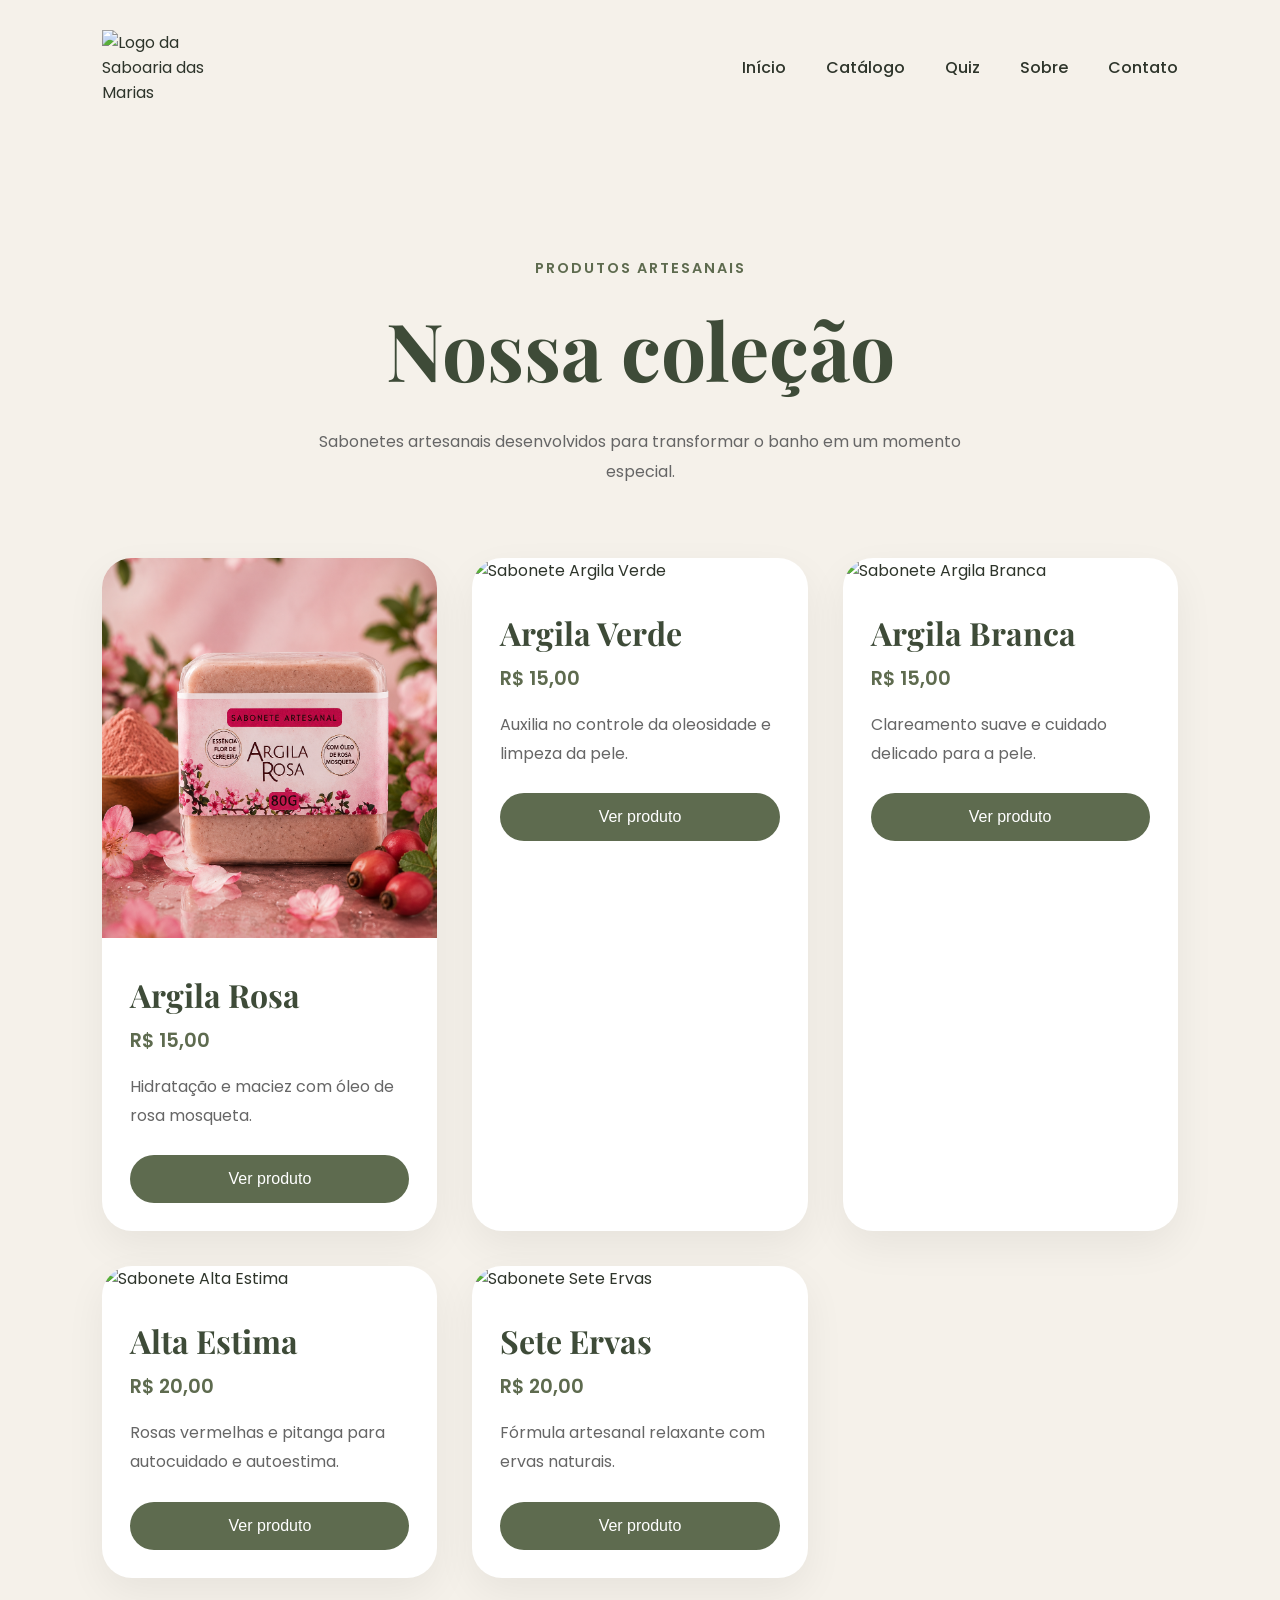
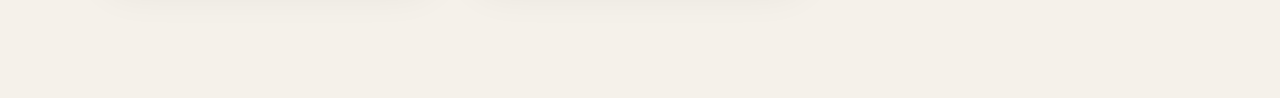
==== catalogo.html @ 10711ba2 "inicio do projeto" ====
<!DOCTYPE html>
<html lang="pt-BR">

<head>

    <meta charset="UTF-8">

    <meta name="viewport"
          content="width=device-width, initial-scale=1.0">

    <title>Catálogo | Saboaria das Marias</title>

    <!-- FONTES -->
    <link rel="preconnect"
          href="https://fonts.googleapis.com">

    <link rel="preconnect"
          href="https://fonts.gstatic.com"
          crossorigin>

    <link href="https://fonts.googleapis.com/css2?family=Playfair+Display:wght@400;600;700&family=Poppins:wght@300;400;500;600&display=swap"
          rel="stylesheet">

    <!-- CSS -->
    <link rel="stylesheet"
          href="css/style.css">

    <link rel="stylesheet"
          href="css/catalogo.css">

    <link rel="stylesheet"
          href="css/animacoes.css">

    <link rel="stylesheet"
          href="css/responsivo.css">

</head>

<body>

    <!-- HEADER -->
    <header class="header">

        <img src="imagens/logo/logo.png"
             alt="Logo da Saboaria das Marias"
             class="logo">

        <nav class="navbar">

            <ul class="nav-list">

                <li>
                    <a href="index.html">
                        Início
                    </a>
                </li>

                <li>
                    <a href="catalogo.html">
                        Catálogo
                    </a>
                </li>

                <li>
                    <a href="formulario.html">
                        Quiz
                    </a>
                </li>

                <li>
                    <a href="sobre.html">
                        Sobre
                    </a>
                </li>

                <li>
                    <a href="contato.html">
                        Contato
                    </a>
                </li>

            </ul>

        </nav>

    </header>

    <!-- HERO -->
    <section class="hero-catalogo">

        <span class="mini-texto">
            Produtos artesanais
        </span>

        <h1>
            Nossa coleção
        </h1>

        <p>
            Sabonetes artesanais desenvolvidos para
            transformar o banho em um momento especial.
        </p>

    </section>

    <!-- CATÁLOGO -->
    <main class="catalogo-container">

        <!-- ARGILA ROSA -->
        <article class="card-produto">

            <img src="imagens/produtos/rosto/argila-rosa.png"
                 alt="Sabonete Argila Rosa">

            <div class="info-produto">

                <h3>
                    Argila Rosa
                </h3>

                <span class="preco">
                    R$ 15,00
                </span>

                <p>
                    Hidratação e maciez com óleo
                    de rosa mosqueta.
                </p>

                <button class="btn-card">
                    Ver produto
                </button>

            </div>

        </article>

        <!-- ARGILA VERDE -->
        <article class="card-produto">

            <img src="imagens/produtos/rosto/argila-verde.png"
                 alt="Sabonete Argila Verde">

            <div class="info-produto">

                <h3>
                    Argila Verde
                </h3>

                <span class="preco">
                    R$ 15,00
                </span>

                <p>
                    Auxilia no controle da oleosidade
                    e limpeza da pele.
                </p>

                <button class="btn-card">
                    Ver produto
                </button>

            </div>

        </article>

        <!-- ARGILA BRANCA -->
        <article class="card-produto">

            <img src="imagens/produtos/rosto/argila-branca.png"
                 alt="Sabonete Argila Branca">

            <div class="info-produto">

                <h3>
                    Argila Branca
                </h3>

                <span class="preco">
                    R$ 15,00
                </span>

                <p>
                    Clareamento suave e cuidado
                    delicado para a pele.
                </p>

                <button class="btn-card">
                    Ver produto
                </button>

            </div>

        </article>

        <!-- ALTA ESTIMA -->
        <article class="card-produto">

            <img src="imagens/produtos/femininos/alta-estima.png"
                 alt="Sabonete Alta Estima">

            <div class="info-produto">

                <h3>
                    Alta Estima
                </h3>

                <span class="preco">
                    R$ 20,00
                </span>

                <p>
                    Rosas vermelhas e pitanga
                    para autocuidado e autoestima.
                </p>

                <button class="btn-card">
                    Ver produto
                </button>

            </div>

        </article>

        <!-- SETE ERVAS -->
        <article class="card-produto">

            <img src="imagens/produtos/terapeuticos/sete-ervas.png"
                 alt="Sabonete Sete Ervas">

            <div class="info-produto">

                <h3>
                    Sete Ervas
                </h3>

                <span class="preco">
                    R$ 20,00
                </span>

                <p>
                    Fórmula artesanal relaxante
                    com ervas naturais.
                </p>

                <button class="btn-card">
                    Ver produto
                </button>

            </div>

        </article>

    </main>

</body>

</html>
---- css/style.css ----
/* RESET */

*{

    margin:0;

    padding:0;

    box-sizing:border-box;
}

/* CORES */

:root{

    --fundo:#F5F1EA;

    --verde:#5D6B4D;

    --verde-escuro:#3E4A38;

    --texto:#2E352B;

    --texto-claro:#666666;

    --branco:#FFFFFF;
}

/* BODY */

body{

    background:var(--fundo);

    font-family:'Poppins', sans-serif;

    color:var(--texto);

    overflow-x:hidden;
}

/* HEADER */

.header{

    width:100%;

    padding:30px 8%;

    display:flex;

    justify-content:space-between;

    align-items:center;
}

/* LOGO */

.logo{

    width:120px;
}

/* MENU */

.nav-list{

    display:flex;

    gap:40px;

    list-style:none;
}

.nav-list a{

    text-decoration:none;

    color:var(--texto);

    font-weight:500;

    transition:0.3s;
}

.nav-list a:hover{

    color:var(--verde);
}

/* HERO */

.hero{

    min-height:90vh;

    padding:20px 8% 80px;

    display:grid;

    grid-template-columns:1fr 1fr;

    align-items:center;

    gap:80px;
}

/* TEXTO */

.hero-texto{

    display:flex;

    flex-direction:column;

    gap:30px;
}

/* MINI TEXTO */

.mini-texto{

    color:var(--verde);

    letter-spacing:3px;

    font-size:0.9rem;

    font-weight:600;
}

/* TITULO */

.hero-texto h1{

    font-size:6rem;

    line-height:1;

    font-family:'Playfair Display', serif;

    color:var(--verde-escuro);
}

/* DESCRIÇÃO */

.hero-texto p{

    max-width:520px;

    line-height:1.9;

    color:var(--texto-claro);

    font-size:1rem;
}

/* BOTÃO */

.btn-principal{

    width:fit-content;

    padding:18px 38px;

    border-radius:50px;

    background:var(--verde);

    color:white;

    text-decoration:none;

    transition:0.3s;
}

.btn-principal:hover{

    background:var(--verde-escuro);

    transform:translateY(-4px);
}

/* IMAGEM */

.hero-imagem img{

    width:100%;

    height:750px;

    object-fit:cover;

    border-radius:35px;
}

/* INFO */

.info-home{

    padding:0 8% 100px;

    display:grid;

    grid-template-columns:
    repeat(auto-fit,minmax(250px,1fr));

    gap:30px;
}

/* CARD */

.info-card{

    background:white;

    padding:40px;

    border-radius:30px;
}

.info-card h3{

    margin-bottom:15px;

    font-size:1.6rem;

    font-family:'Playfair Display', serif;

    color:var(--verde-escuro);
}

.info-card p{

    line-height:1.8;

    color:var(--texto-claro);
}

/* RESPONSIVO */

@media(max-width:950px){

    .hero{

        grid-template-columns:1fr;
    }

    .hero-texto h1{

        font-size:4rem;
    }
}

@media(max-width:600px){

    .header{

        flex-direction:column;

        gap:20px;
    }

    .nav-list{

        flex-wrap:wrap;

        justify-content:center;

        gap:20px;
    }

    .hero-texto h1{

        font-size:3rem;
    }

    .hero-imagem img{

        height:500px;
    }
}
---- css/catalogo.css ----
.hero-catalogo{

    padding:120px 8% 70px;

    text-align:center;
}

.mini-texto{

    color:#5E6B4F;

    font-weight:600;

    text-transform:uppercase;

    letter-spacing:2px;

    font-size:0.9rem;
}

.hero-catalogo h1{

    margin-top:15px;

    font-size:5rem;

    font-family:'Playfair Display', serif;

    color:#3E4B38;
}

.hero-catalogo p{

    max-width:700px;

    margin:25px auto 0;

    line-height:1.9;

    color:#666;
}

/* GRID */

.catalogo-container{

    padding:0 8% 120px;

    display:grid;

    grid-template-columns:
    repeat(auto-fit,minmax(320px,1fr));

    gap:35px;
}

/* CARD */

.card-produto{

    background:white;

    border-radius:30px;

    overflow:hidden;

    box-shadow:
    0 15px 40px rgba(0,0,0,0.06);

    transition:0.4s;
}

.card-produto:hover{

    transform:translateY(-10px);
}

/* IMAGEM */

.card-produto img{

    width:100%;

    height:380px;

    object-fit:cover;
}

/* INFO */

.info-produto{

    padding:28px;
}

.info-produto h3{

    font-size:2rem;

    font-family:'Playfair Display', serif;

    color:#3E4B38;

    margin-bottom:10px;
}

/* PREÇO */

.preco{

    display:block;

    margin-bottom:18px;

    font-size:1.2rem;

    font-weight:600;

    color:#5E6B4F;
}

/* TEXTO */

.info-produto p{

    line-height:1.8;

    color:#666;

    margin-bottom:25px;
}

/* BOTÃO */

.btn-card{

    width:100%;

    padding:15px;

    border:none;

    border-radius:40px;

    background:#5E6B4F;

    color:white;

    font-size:1rem;

    cursor:pointer;

    transition:0.3s;
}

.btn-card:hover{

    background:#3E4B38;
}
---- css/responsivo.css ----
@media(max-width:900px){

    .hero-catalogo h1{

        font-size:3.5rem;
    }
}

@media(max-width:600px){

    .header{

        flex-direction:column;

        gap:20px;
    }

    .nav-list{

        flex-wrap:wrap;

        justify-content:center;

        gap:15px;
    }

    .hero-catalogo h1{

        font-size:2.7rem;
    }
}
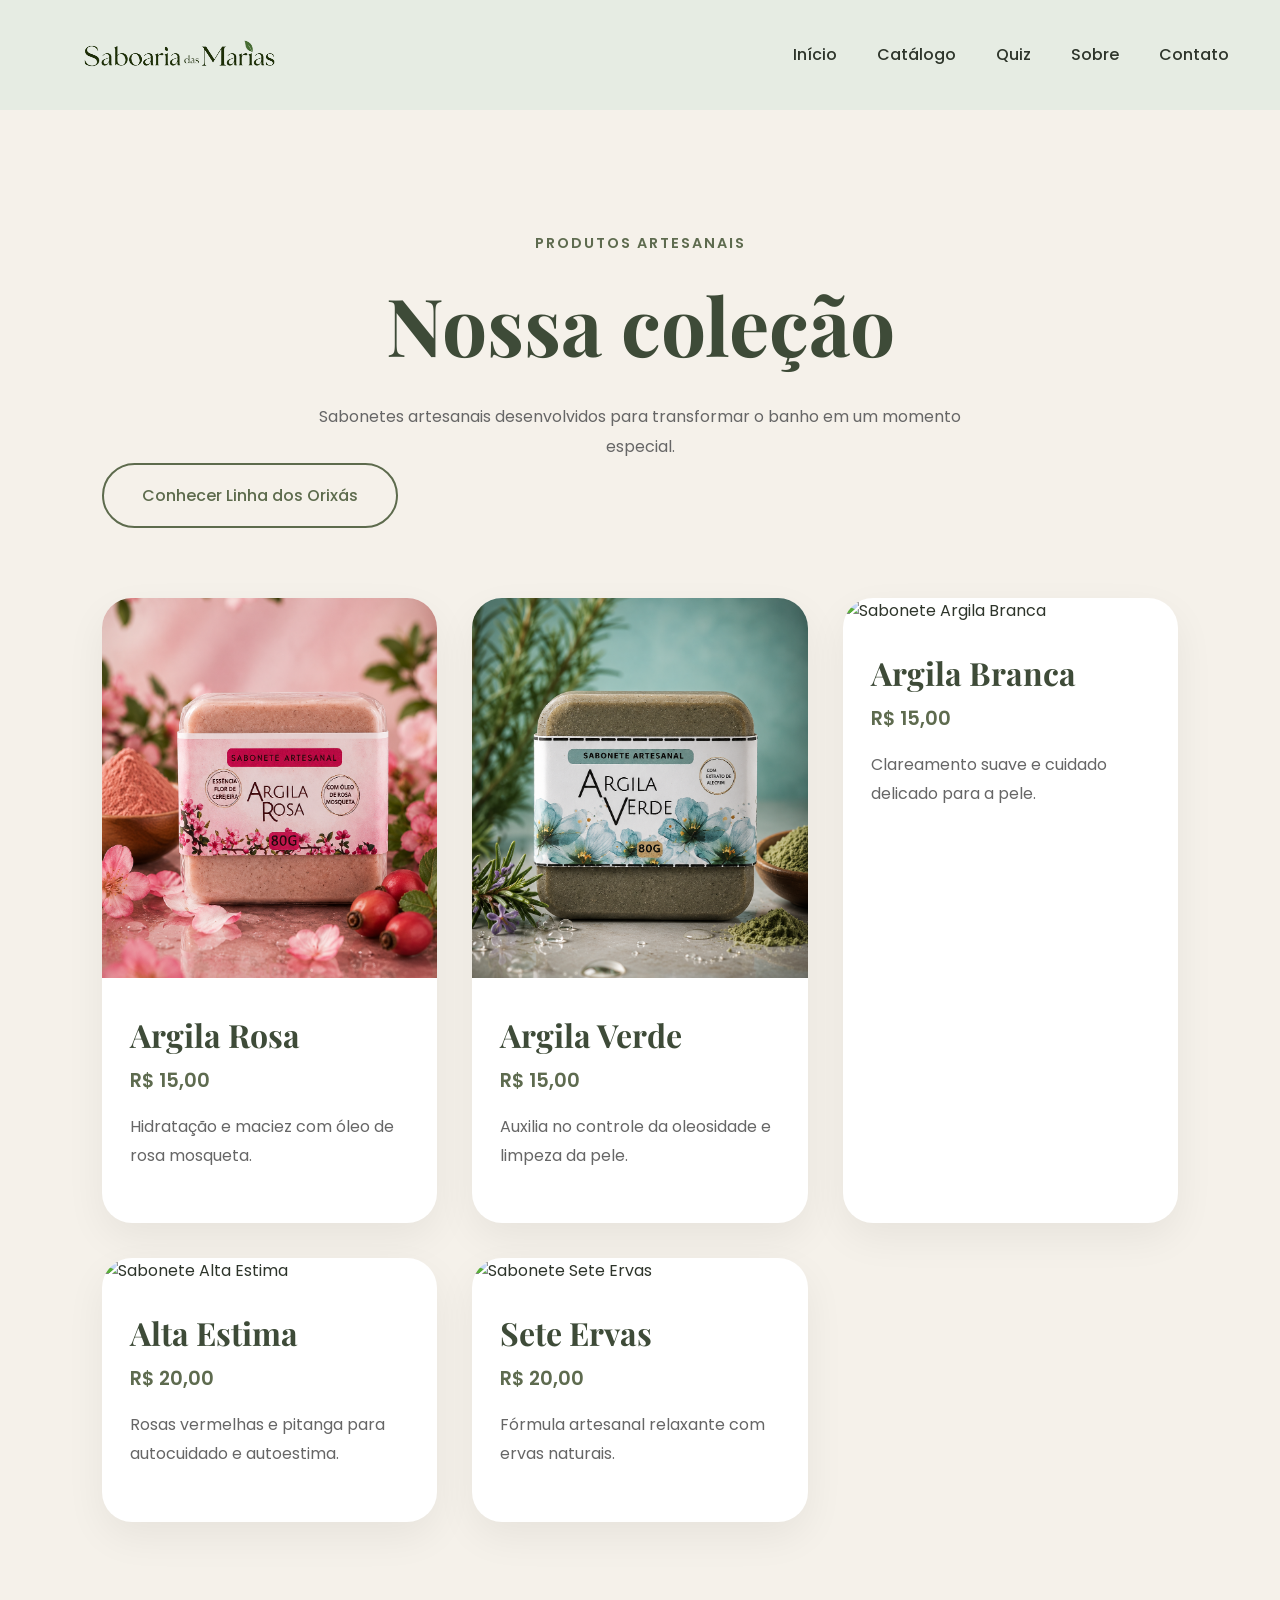
==== commit a4a39019: "Modifiquei o home é add umas imagens" ====
--- a/catalogo.html
+++ b/catalogo.html
@@ -1,258 +1,165 @@
-<!DOCTYPE html>
+<!doctype html>
 <html lang="pt-BR">
+  <head>
+    <meta charset="UTF-8" />
 
-<head>
-
-    <meta charset="UTF-8">
-
-    <meta name="viewport"
-          content="width=device-width, initial-scale=1.0">
+    <meta name="viewport" content="width=device-width, initial-scale=1.0" />
 
     <title>Catálogo | Saboaria das Marias</title>
 
     <!-- FONTES -->
-    <link rel="preconnect"
-          href="https://fonts.googleapis.com">
+    <link rel="preconnect" href="https://fonts.googleapis.com" />
 
-    <link rel="preconnect"
-          href="https://fonts.gstatic.com"
-          crossorigin>
+    <link rel="preconnect" href="https://fonts.gstatic.com" crossorigin />
 
-    <link href="https://fonts.googleapis.com/css2?family=Playfair+Display:wght@400;600;700&family=Poppins:wght@300;400;500;600&display=swap"
-          rel="stylesheet">
+    <link
+      href="https://fonts.googleapis.com/css2?family=Playfair+Display:wght@400;600;700&family=Poppins:wght@300;400;500;600&display=swap"
+      rel="stylesheet"
+    />
 
     <!-- CSS -->
-    <link rel="stylesheet"
-          href="css/style.css">
+    <link rel="stylesheet" href="css/style.css" />
 
-    <link rel="stylesheet"
-          href="css/catalogo.css">
+    <link rel="stylesheet" href="css/catalogo.css" />
 
-    <link rel="stylesheet"
-          href="css/animacoes.css">
+    <link rel="stylesheet" href="css/animacoes.css" />
 
-    <link rel="stylesheet"
-          href="css/responsivo.css">
+    <link rel="stylesheet" href="css/responsivo.css" />
+  </head>
 
-</head>
-
-<body>
-
+  <body>
     <!-- HEADER -->
     <header class="header">
+      <img
+        src="imagens/logo/logo.png"
+        alt="Logo da Saboaria das Marias"
+        class="logo"
+      />
 
-        <img src="imagens/logo/logo.png"
-             alt="Logo da Saboaria das Marias"
-             class="logo">
+      <nav class="navbar">
+        <ul class="nav-list">
+          <li>
+            <a href="index.html"> Início </a>
+          </li>
 
-        <nav class="navbar">
+          <li>
+            <a href="catalogo.html"> Catálogo </a>
+          </li>
 
-            <ul class="nav-list">
+          <li>
+            <a href="formulario.html"> Quiz </a>
+          </li>
 
-                <li>
-                    <a href="index.html">
-                        Início
-                    </a>
-                </li>
+          <li>
+            <a href="sobre.html"> Sobre </a>
+          </li>
 
-                <li>
-                    <a href="catalogo.html">
-                        Catálogo
-                    </a>
-                </li>
-
-                <li>
-                    <a href="formulario.html">
-                        Quiz
-                    </a>
-                </li>
-
-                <li>
-                    <a href="sobre.html">
-                        Sobre
-                    </a>
-                </li>
-
-                <li>
-                    <a href="contato.html">
-                        Contato
-                    </a>
-                </li>
-
-            </ul>
-
-        </nav>
-
+          <li>
+            <a href="contato.html"> Contato </a>
+          </li>
+        </ul>
+      </nav>
     </header>
 
     <!-- HERO -->
     <section class="hero-catalogo">
+      <span class="mini-texto"> Produtos artesanais </span>
 
-        <span class="mini-texto">
-            Produtos artesanais
-        </span>
+      <h1>Nossa coleção</h1>
 
-        <h1>
-            Nossa coleção
-        </h1>
+      <p>
+        Sabonetes artesanais desenvolvidos para transformar o banho em um
+        momento especial.
+      </p>
+      <div class="hero-botoes">
 
-        <p>
-            Sabonetes artesanais desenvolvidos para
-            transformar o banho em um momento especial.
-        </p>
-
+        <a href="orixas.html" class="btn-orixas">
+          Conhecer Linha dos Orixás
+        </a>
+      </div>
     </section>
 
     <!-- CATÁLOGO -->
     <main class="catalogo-container">
+      <!-- ARGILA ROSA -->
+      <article class="card-produto">
+        <img
+          src="imagens/produtos/rosto/argila-rosa.png"
+          alt="Sabonete Argila Rosa"
+        />
 
-        <!-- ARGILA ROSA -->
-        <article class="card-produto">
+        <div class="info-produto">
+          <h3>Argila Rosa</h3>
 
-            <img src="imagens/produtos/rosto/argila-rosa.png"
-                 alt="Sabonete Argila Rosa">
+          <span class="preco"> R$ 15,00 </span>
 
-            <div class="info-produto">
+          <p>Hidratação e maciez com óleo de rosa mosqueta.</p>
+        </div>
+      </article>
 
-                <h3>
-                    Argila Rosa
-                </h3>
+      <!-- ARGILA VERDE -->
+      <article class="card-produto">
+        <img
+          src="imagens/produtos/rosto/argila-verde.png"
+          alt="Sabonete Argila Verde"
+        />
 
-                <span class="preco">
-                    R$ 15,00
-                </span>
+        <div class="info-produto">
+          <h3>Argila Verde</h3>
 
-                <p>
-                    Hidratação e maciez com óleo
-                    de rosa mosqueta.
-                </p>
+          <span class="preco"> R$ 15,00 </span>
 
-                <button class="btn-card">
-                    Ver produto
-                </button>
+          <p>Auxilia no controle da oleosidade e limpeza da pele.</p>
+        </div>
+      </article>
 
-            </div>
+      <!-- ARGILA BRANCA -->
+      <article class="card-produto">
+        <img
+          src="imagens/produtos/rosto/argila-branca.png"
+          alt="Sabonete Argila Branca"
+        />
 
-        </article>
+        <div class="info-produto">
+          <h3>Argila Branca</h3>
 
-        <!-- ARGILA VERDE -->
-        <article class="card-produto">
+          <span class="preco"> R$ 15,00 </span>
 
-            <img src="imagens/produtos/rosto/argila-verde.png"
-                 alt="Sabonete Argila Verde">
+          <p>Clareamento suave e cuidado delicado para a pele.</p>
+        </div>
+      </article>
 
-            <div class="info-produto">
+      <!-- ALTA ESTIMA -->
+      <article class="card-produto">
+        <img
+          src="imagens/produtos/femininos/alta-estima.png"
+          alt="Sabonete Alta Estima"
+        />
 
-                <h3>
-                    Argila Verde
-                </h3>
+        <div class="info-produto">
+          <h3>Alta Estima</h3>
 
-                <span class="preco">
-                    R$ 15,00
-                </span>
+          <span class="preco"> R$ 20,00 </span>
 
-                <p>
-                    Auxilia no controle da oleosidade
-                    e limpeza da pele.
-                </p>
+          <p>Rosas vermelhas e pitanga para autocuidado e autoestima.</p>
+        </div>
+      </article>
 
-                <button class="btn-card">
-                    Ver produto
-                </button>
+      <!-- SETE ERVAS -->
+      <article class="card-produto">
+        <img
+          src="imagens/produtos/terapeuticos/sete-ervas.png"
+          alt="Sabonete Sete Ervas"
+        />
 
-            </div>
+        <div class="info-produto">
+          <h3>Sete Ervas</h3>
 
-        </article>
+          <span class="preco"> R$ 20,00 </span>
 
-        <!-- ARGILA BRANCA -->
-        <article class="card-produto">
-
-            <img src="imagens/produtos/rosto/argila-branca.png"
-                 alt="Sabonete Argila Branca">
-
-            <div class="info-produto">
-
-                <h3>
-                    Argila Branca
-                </h3>
-
-                <span class="preco">
-                    R$ 15,00
-                </span>
-
-                <p>
-                    Clareamento suave e cuidado
-                    delicado para a pele.
-                </p>
-
-                <button class="btn-card">
-                    Ver produto
-                </button>
-
-            </div>
-
-        </article>
-
-        <!-- ALTA ESTIMA -->
-        <article class="card-produto">
-
-            <img src="imagens/produtos/femininos/alta-estima.png"
-                 alt="Sabonete Alta Estima">
-
-            <div class="info-produto">
-
-                <h3>
-                    Alta Estima
-                </h3>
-
-                <span class="preco">
-                    R$ 20,00
-                </span>
-
-                <p>
-                    Rosas vermelhas e pitanga
-                    para autocuidado e autoestima.
-                </p>
-
-                <button class="btn-card">
-                    Ver produto
-                </button>
-
-            </div>
-
-        </article>
-
-        <!-- SETE ERVAS -->
-        <article class="card-produto">
-
-            <img src="imagens/produtos/terapeuticos/sete-ervas.png"
-                 alt="Sabonete Sete Ervas">
-
-            <div class="info-produto">
-
-                <h3>
-                    Sete Ervas
-                </h3>
-
-                <span class="preco">
-                    R$ 20,00
-                </span>
-
-                <p>
-                    Fórmula artesanal relaxante
-                    com ervas naturais.
-                </p>
-
-                <button class="btn-card">
-                    Ver produto
-                </button>
-
-            </div>
-
-        </article>
-
+          <p>Fórmula artesanal relaxante com ervas naturais.</p>
+        </div>
+      </article>
     </main>
-
-</body>
-
-</html>+  </body>
+</html>
--- a/css/style.css
+++ b/css/style.css
@@ -42,23 +42,23 @@
 /* HEADER */
 
 .header{
-
     width:100%;
-
-    padding:30px 8%;
-
+    padding:5px 4%;
     display:flex;
-
     justify-content:space-between;
-
     align-items:center;
+    position:sticky;
+    top:0;
+    background-color: #e6ece3;
+    z-index:100;
 }
 
 /* LOGO */
 
 .logo{
-
-    width:120px;
+    width:250px;
+    height:auto;
+    object-fit:contain;
 }
 
 /* MENU */
@@ -91,18 +91,17 @@
 /* HERO */
 
 .hero{
-
-    min-height:90vh;
-
-    padding:20px 8% 80px;
+    min-height:80vh;
+
+    padding:40px 8%;
 
     display:grid;
 
-    grid-template-columns:1fr 1fr;
+    grid-template-columns:1.1fr 0.9fr;
 
     align-items:center;
 
-    gap:80px;
+    gap:60px;
 }
 
 /* TEXTO */
@@ -132,10 +131,9 @@
 /* TITULO */
 
 .hero-texto h1{
-
-    font-size:6rem;
-
-    line-height:1;
+    font-size:5rem;
+
+    line-height:0.95;
 
     font-family:'Playfair Display', serif;
 
@@ -145,14 +143,13 @@
 /* DESCRIÇÃO */
 
 .hero-texto p{
-
-    max-width:520px;
-
-    line-height:1.9;
+    max-width:550px;
+
+    line-height:1.8;
 
     color:var(--texto-claro);
 
-    font-size:1rem;
+    font-size:1.05rem;
 }
 
 /* BOTÃO */
@@ -187,7 +184,7 @@
 
     width:100%;
 
-    height:750px;
+    height: 500px;
 
     object-fit:cover;
 
@@ -279,4 +276,22 @@
 
         height:500px;
     }
+}
+
+/* PÁGINA SOBRE */
+
+.hero-sobre{ 
+    grid-template-columns:1fr;
+    text-align:center; 
+} 
+
+.hero-sobre .hero-texto{ 
+    display:flex; 
+    flex-direction:column; 
+    align-items:center; 
+    justify-content:center; 
+} 
+
+.hero-sobre .hero-texto p{ 
+    max-width:700px; 
 }
--- a/css/catalogo.css
+++ b/css/catalogo.css
@@ -156,4 +156,30 @@
 .btn-card:hover{
 
     background:#3E4B38;
+}
+
+.hero-botoes{
+    display:flex;
+    gap:15px;
+    flex-wrap:wrap;
+}
+
+.btn-orixas{
+    
+    padding:18px 38px;
+    border-radius:50px;
+    border:2px solid var(--verde);
+    color:var(--verde);
+    text-decoration:none;
+    transition:.3s;
+    font-weight:500;
+    display:flex;
+    justify-content:center;
+
+}
+
+.btn-orixas:hover{
+    background:var(--verde);
+    color:white;
+    transform:translateY(-4px);
 }
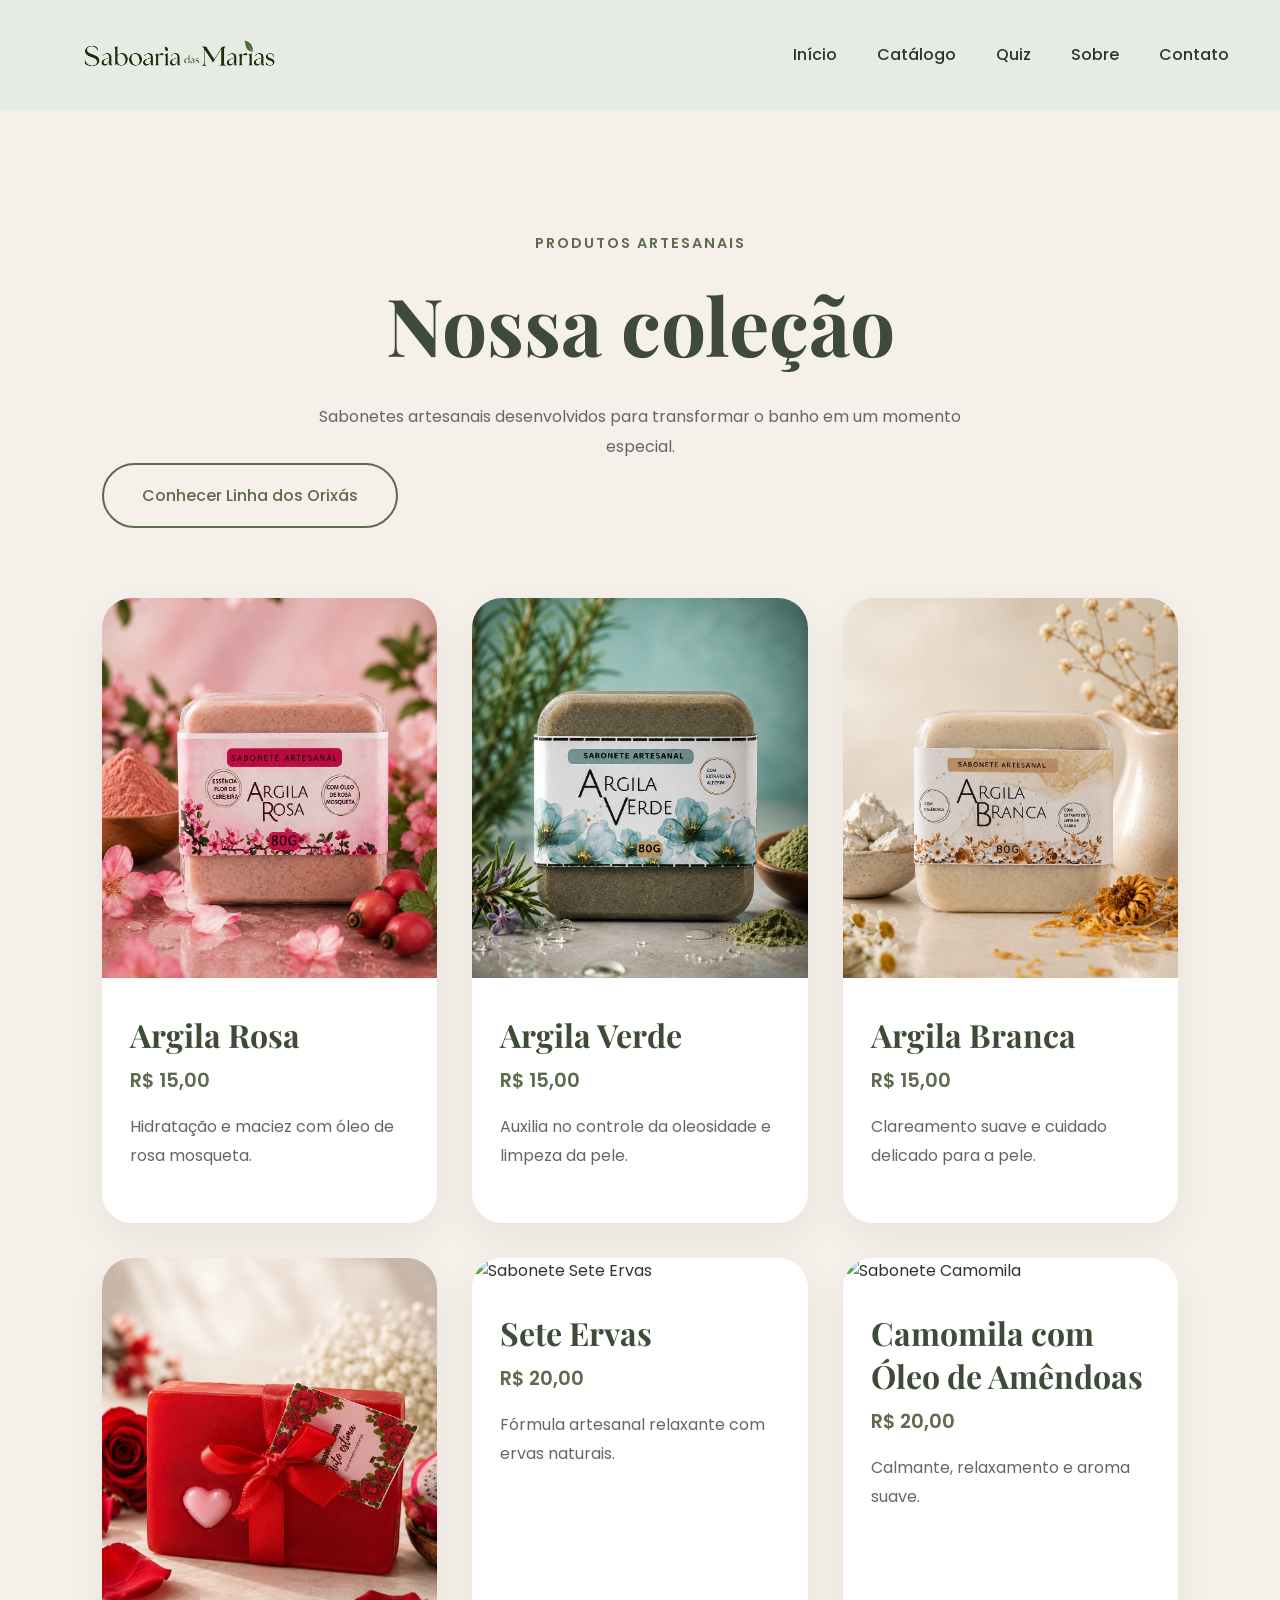
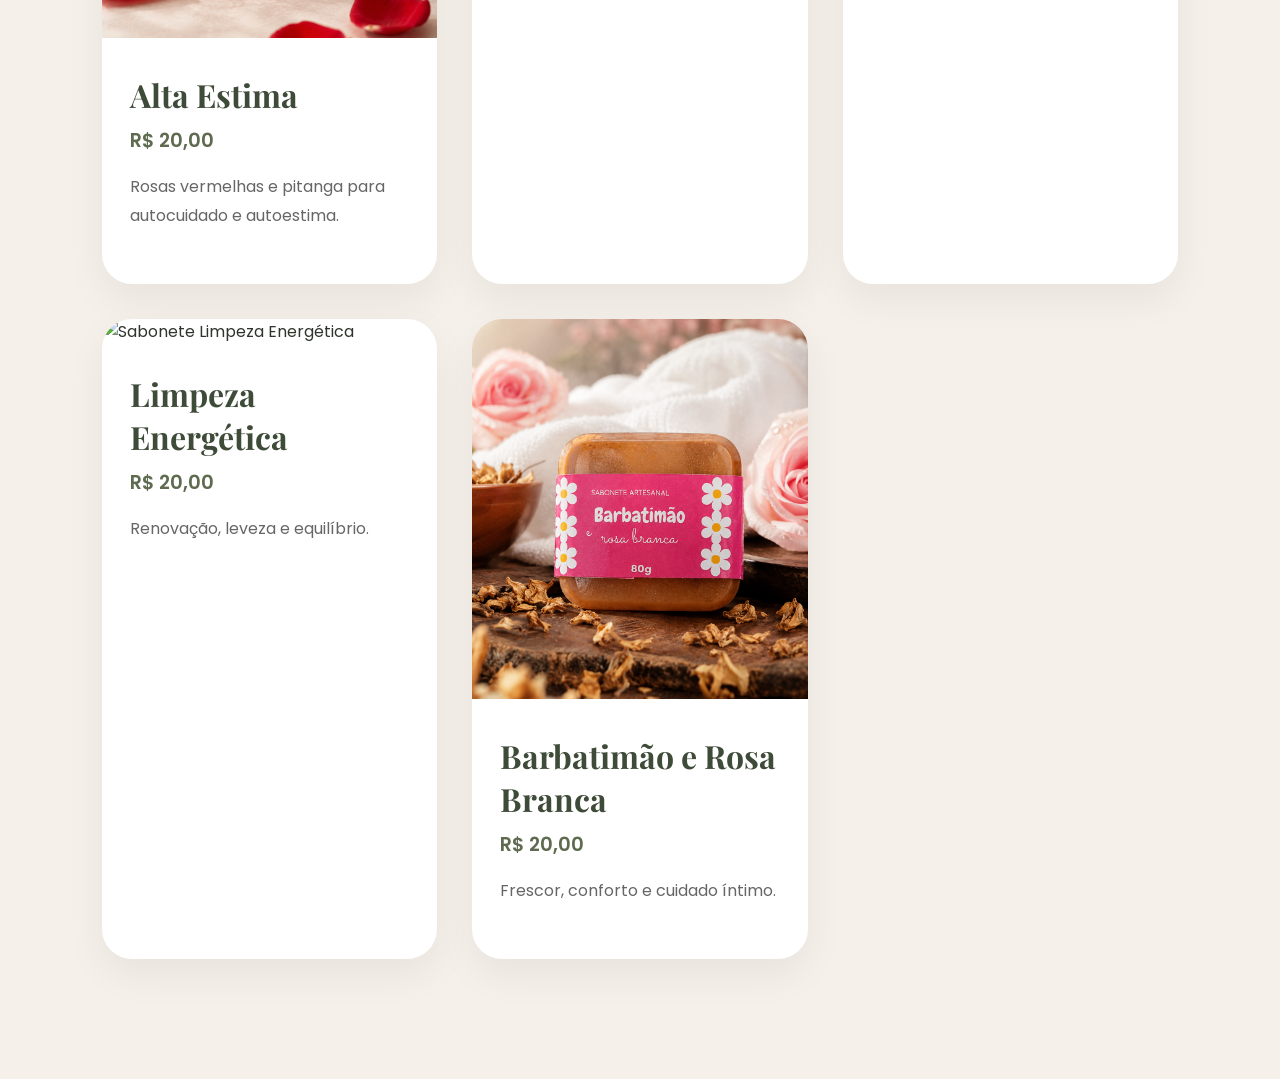
==== commit 9994a1c6: "add o orixas, arrumei o formulario add" ====
--- a/catalogo.html
+++ b/catalogo.html
@@ -160,6 +160,45 @@
           <p>Fórmula artesanal relaxante com ervas naturais.</p>
         </div>
       </article>
+      <article class="card-produto">
+        <img
+          src="imagens/produtos/terapeuticos/camomila.png"
+          alt="Sabonete Camomila"/>
+
+        <div class="info-produto">
+          <h3>Camomila com Óleo de Amêndoas</h3>
+
+          <span class="preco"> R$ 20,00 </span>
+
+          <p>Calmante, relaxamento e aroma suave.</p>
+        </div>
+      </article>
+      <article class="card-produto">
+        <img
+          src="imagens/produtos/terapeuticos/limpeza.png"
+          alt="Sabonete Limpeza Energética"/>
+
+        <div class="info-produto">
+          <h3>Limpeza Energética</h3>
+
+          <span class="preco"> R$ 20,00 </span>
+
+          <p>Renovação, leveza e equilíbrio.</p>
+        </div>
+      </article>
+      <article class="card-produto">
+        <img
+          src="imagens/produtos/femininos/barbatimao.png"
+          alt="Sabonete Barbatimão e Rosa Branca"/>
+
+        <div class="info-produto">
+          <h3>Barbatimão e Rosa Branca</h3>
+
+          <span class="preco"> R$ 20,00 </span>
+
+          <p>Frescor, conforto e cuidado íntimo.</p>
+        </div>
+      </article>
     </main>
   </body>
 </html>
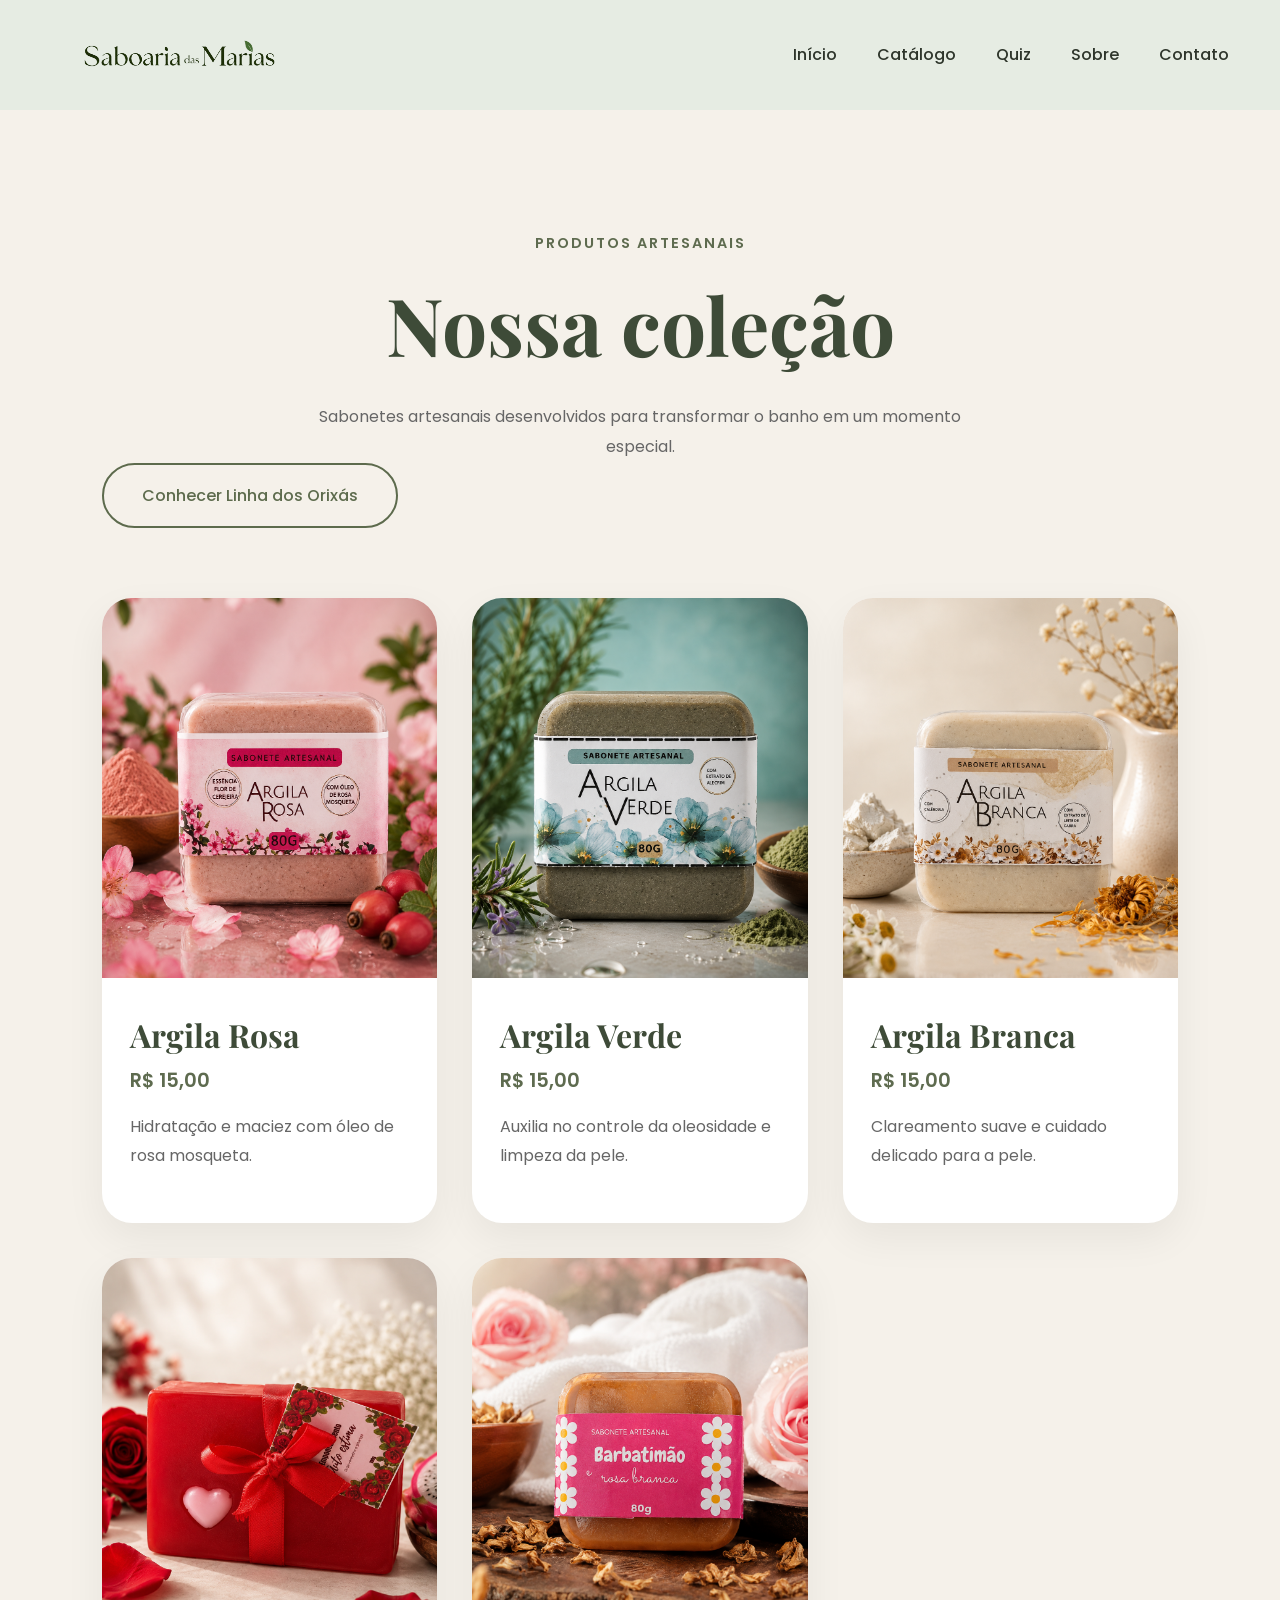
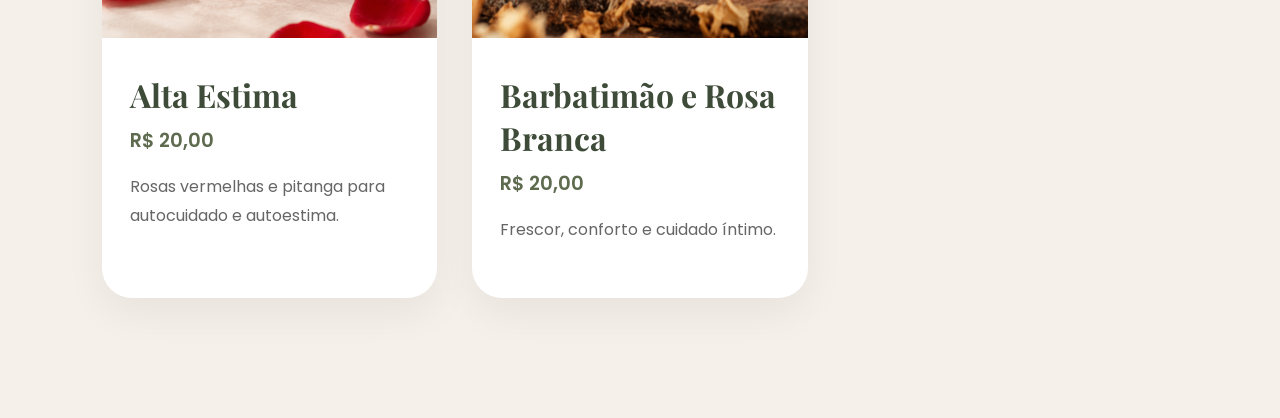
==== commit 2174f65b: "Remoção Sabãos" ====
--- a/catalogo.html
+++ b/catalogo.html
@@ -145,47 +145,7 @@
         </div>
       </article>
 
-      <!-- SETE ERVAS -->
-      <article class="card-produto">
-        <img
-          src="imagens/produtos/terapeuticos/sete-ervas.png"
-          alt="Sabonete Sete Ervas"
-        />
-
-        <div class="info-produto">
-          <h3>Sete Ervas</h3>
-
-          <span class="preco"> R$ 20,00 </span>
-
-          <p>Fórmula artesanal relaxante com ervas naturais.</p>
-        </div>
-      </article>
-      <article class="card-produto">
-        <img
-          src="imagens/produtos/terapeuticos/camomila.png"
-          alt="Sabonete Camomila"/>
-
-        <div class="info-produto">
-          <h3>Camomila com Óleo de Amêndoas</h3>
-
-          <span class="preco"> R$ 20,00 </span>
-
-          <p>Calmante, relaxamento e aroma suave.</p>
-        </div>
-      </article>
-      <article class="card-produto">
-        <img
-          src="imagens/produtos/terapeuticos/limpeza.png"
-          alt="Sabonete Limpeza Energética"/>
-
-        <div class="info-produto">
-          <h3>Limpeza Energética</h3>
-
-          <span class="preco"> R$ 20,00 </span>
-
-          <p>Renovação, leveza e equilíbrio.</p>
-        </div>
-      </article>
+      <!-- BARBATIMAO E ROSA BRANCA -->
       <article class="card-produto">
         <img
           src="imagens/produtos/femininos/barbatimao.png"
--- a/css/style.css
+++ b/css/style.css
@@ -294,4 +294,65 @@
 
 .hero-sobre .hero-texto p{ 
     max-width:700px; 
+}
+
+/* SOBRE */
+
+.historia{
+    max-width:1200px;
+    margin:100px auto;
+    padding:0 8%;
+    display:grid;
+    grid-template-columns:450px 1fr;
+    align-items:center;
+    gap:80px;
+}
+
+.historia-imagem img{
+    width:100%;
+    object-fit:contain;
+}
+
+.historia-texto h2{
+    font-size:3rem;
+    margin-bottom:25px;
+    font-family:'Playfair Display', serif;
+    color:var(--verde-escuro);
+}
+
+.historia-texto p{
+    margin-bottom:20px;
+    line-height:1.9;
+    color:var(--texto-claro);
+}
+
+.valores{
+    max-width:1200px;
+    margin:0 auto 100px;
+    padding:0 8%;
+    display:grid;
+    grid-template-columns:repeat(3,1fr);
+    gap:30px;
+}
+
+.footer{
+    text-align:center;
+    padding:40px;
+    background:#e6ece3;
+}
+
+.footer p{
+    color:var(--texto);
+}
+
+@media(max-width:900px){
+
+    .historia{
+        grid-template-columns:1fr;
+        text-align:center;
+    }
+
+    .valores{
+        grid-template-columns:1fr;
+    }
 }
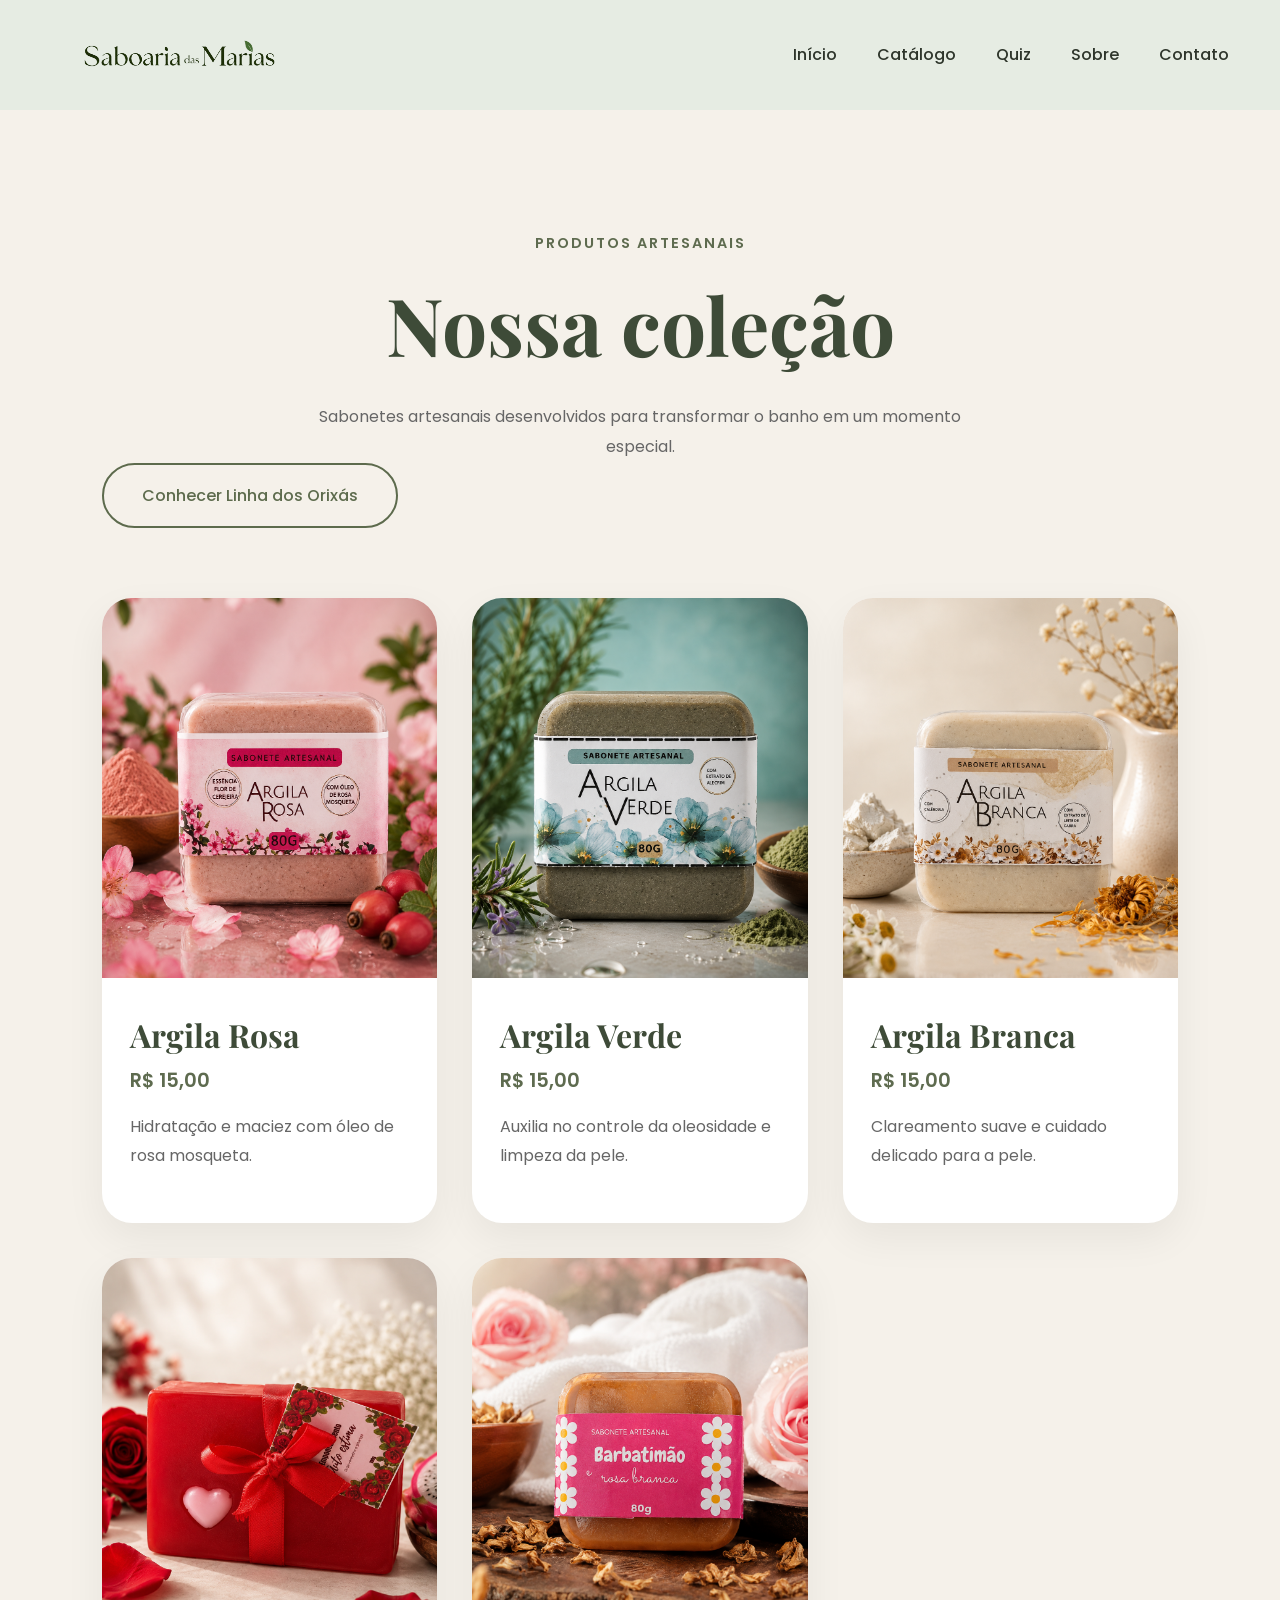
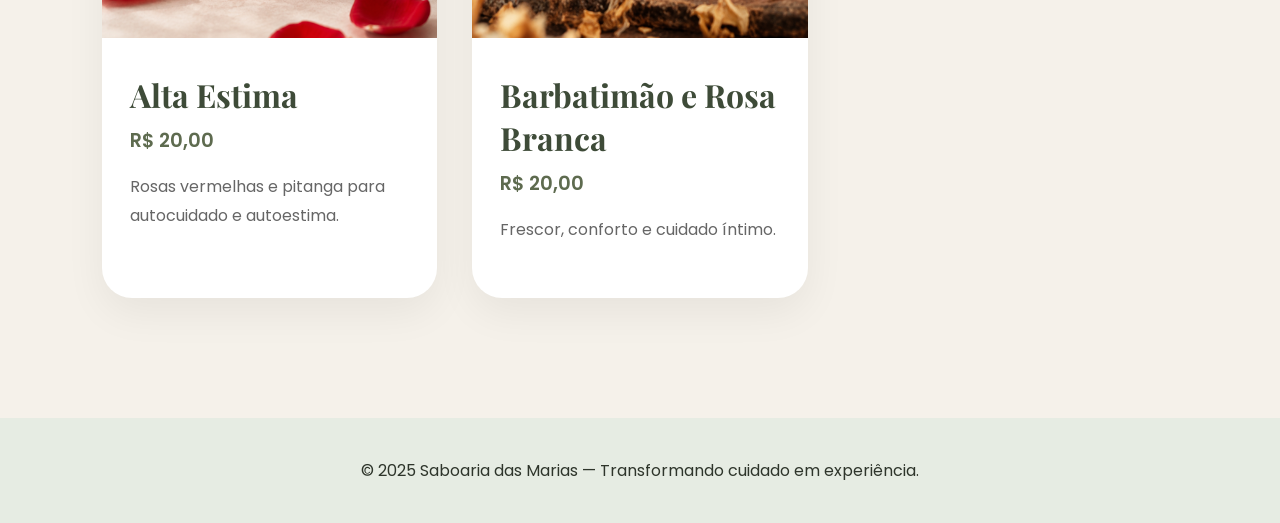
==== commit 01c2906e: "Adição do footer nas páginas restantes" ====
--- a/catalogo.html
+++ b/catalogo.html
@@ -1,164 +1,152 @@
 <!doctype html>
 <html lang="pt-BR">
-  <head>
-    <meta charset="UTF-8" />
 
-    <meta name="viewport" content="width=device-width, initial-scale=1.0" />
+<head>
+  <meta charset="UTF-8" />
 
-    <title>Catálogo | Saboaria das Marias</title>
+  <meta name="viewport" content="width=device-width, initial-scale=1.0" />
 
-    <!-- FONTES -->
-    <link rel="preconnect" href="https://fonts.googleapis.com" />
+  <title>Catálogo | Saboaria das Marias</title>
 
-    <link rel="preconnect" href="https://fonts.gstatic.com" crossorigin />
+  <!-- FONTES -->
+  <link rel="preconnect" href="https://fonts.googleapis.com" />
 
-    <link
-      href="https://fonts.googleapis.com/css2?family=Playfair+Display:wght@400;600;700&family=Poppins:wght@300;400;500;600&display=swap"
-      rel="stylesheet"
-    />
+  <link rel="preconnect" href="https://fonts.gstatic.com" crossorigin />
 
-    <!-- CSS -->
-    <link rel="stylesheet" href="css/style.css" />
+  <link
+    href="https://fonts.googleapis.com/css2?family=Playfair+Display:wght@400;600;700&family=Poppins:wght@300;400;500;600&display=swap"
+    rel="stylesheet" />
 
-    <link rel="stylesheet" href="css/catalogo.css" />
+  <!-- CSS -->
+  <link rel="stylesheet" href="css/style.css" />
 
-    <link rel="stylesheet" href="css/animacoes.css" />
+  <link rel="stylesheet" href="css/catalogo.css" />
 
-    <link rel="stylesheet" href="css/responsivo.css" />
-  </head>
+  <link rel="stylesheet" href="css/animacoes.css" />
 
-  <body>
-    <!-- HEADER -->
-    <header class="header">
-      <img
-        src="imagens/logo/logo.png"
-        alt="Logo da Saboaria das Marias"
-        class="logo"
-      />
+  <link rel="stylesheet" href="css/responsivo.css" />
+</head>
 
-      <nav class="navbar">
-        <ul class="nav-list">
-          <li>
-            <a href="index.html"> Início </a>
-          </li>
+<body>
+  <!-- HEADER -->
+  <header class="header">
+    <img src="imagens/logo/logo.png" alt="Logo da Saboaria das Marias" class="logo" />
 
-          <li>
-            <a href="catalogo.html"> Catálogo </a>
-          </li>
+    <nav class="navbar">
+      <ul class="nav-list">
+        <li>
+          <a href="index.html"> Início </a>
+        </li>
 
-          <li>
-            <a href="formulario.html"> Quiz </a>
-          </li>
+        <li>
+          <a href="catalogo.html"> Catálogo </a>
+        </li>
 
-          <li>
-            <a href="sobre.html"> Sobre </a>
-          </li>
+        <li>
+          <a href="formulario.html"> Quiz </a>
+        </li>
 
-          <li>
-            <a href="contato.html"> Contato </a>
-          </li>
-        </ul>
-      </nav>
-    </header>
+        <li>
+          <a href="sobre.html"> Sobre </a>
+        </li>
 
-    <!-- HERO -->
-    <section class="hero-catalogo">
-      <span class="mini-texto"> Produtos artesanais </span>
+        <li>
+          <a href="contato.html"> Contato </a>
+        </li>
+      </ul>
+    </nav>
+  </header>
 
-      <h1>Nossa coleção</h1>
+  <!-- HERO -->
+  <section class="hero-catalogo">
+    <span class="mini-texto"> Produtos artesanais </span>
 
-      <p>
-        Sabonetes artesanais desenvolvidos para transformar o banho em um
-        momento especial.
-      </p>
-      <div class="hero-botoes">
+    <h1>Nossa coleção</h1>
 
-        <a href="orixas.html" class="btn-orixas">
-          Conhecer Linha dos Orixás
-        </a>
+    <p>
+      Sabonetes artesanais desenvolvidos para transformar o banho em um
+      momento especial.
+    </p>
+    <div class="hero-botoes">
+
+      <a href="orixas.html" class="btn-orixas">
+        Conhecer Linha dos Orixás
+      </a>
+    </div>
+  </section>
+
+  <!-- CATÁLOGO -->
+  <main class="catalogo-container">
+    <!-- ARGILA ROSA -->
+    <article class="card-produto">
+      <img src="imagens/produtos/rosto/argila-rosa.png" alt="Sabonete Argila Rosa" />
+
+      <div class="info-produto">
+        <h3>Argila Rosa</h3>
+
+        <span class="preco"> R$ 15,00 </span>
+
+        <p>Hidratação e maciez com óleo de rosa mosqueta.</p>
       </div>
-    </section>
+    </article>
 
-    <!-- CATÁLOGO -->
-    <main class="catalogo-container">
-      <!-- ARGILA ROSA -->
-      <article class="card-produto">
-        <img
-          src="imagens/produtos/rosto/argila-rosa.png"
-          alt="Sabonete Argila Rosa"
-        />
+    <!-- ARGILA VERDE -->
+    <article class="card-produto">
+      <img src="imagens/produtos/rosto/argila-verde.png" alt="Sabonete Argila Verde" />
 
-        <div class="info-produto">
-          <h3>Argila Rosa</h3>
+      <div class="info-produto">
+        <h3>Argila Verde</h3>
 
-          <span class="preco"> R$ 15,00 </span>
+        <span class="preco"> R$ 15,00 </span>
 
-          <p>Hidratação e maciez com óleo de rosa mosqueta.</p>
-        </div>
-      </article>
+        <p>Auxilia no controle da oleosidade e limpeza da pele.</p>
+      </div>
+    </article>
 
-      <!-- ARGILA VERDE -->
-      <article class="card-produto">
-        <img
-          src="imagens/produtos/rosto/argila-verde.png"
-          alt="Sabonete Argila Verde"
-        />
+    <!-- ARGILA BRANCA -->
+    <article class="card-produto">
+      <img src="imagens/produtos/rosto/argila-branca.png" alt="Sabonete Argila Branca" />
 
-        <div class="info-produto">
-          <h3>Argila Verde</h3>
+      <div class="info-produto">
+        <h3>Argila Branca</h3>
 
-          <span class="preco"> R$ 15,00 </span>
+        <span class="preco"> R$ 15,00 </span>
 
-          <p>Auxilia no controle da oleosidade e limpeza da pele.</p>
-        </div>
-      </article>
+        <p>Clareamento suave e cuidado delicado para a pele.</p>
+      </div>
+    </article>
 
-      <!-- ARGILA BRANCA -->
-      <article class="card-produto">
-        <img
-          src="imagens/produtos/rosto/argila-branca.png"
-          alt="Sabonete Argila Branca"
-        />
+    <!-- ALTA ESTIMA -->
+    <article class="card-produto">
+      <img src="imagens/produtos/femininos/alta-estima.png" alt="Sabonete Alta Estima" />
 
-        <div class="info-produto">
-          <h3>Argila Branca</h3>
+      <div class="info-produto">
+        <h3>Alta Estima</h3>
 
-          <span class="preco"> R$ 15,00 </span>
+        <span class="preco"> R$ 20,00 </span>
 
-          <p>Clareamento suave e cuidado delicado para a pele.</p>
-        </div>
-      </article>
+        <p>Rosas vermelhas e pitanga para autocuidado e autoestima.</p>
+      </div>
+    </article>
 
-      <!-- ALTA ESTIMA -->
-      <article class="card-produto">
-        <img
-          src="imagens/produtos/femininos/alta-estima.png"
-          alt="Sabonete Alta Estima"
-        />
+    <!-- BARBATIMAO E ROSA BRANCA -->
+    <article class="card-produto">
+      <img src="imagens/produtos/femininos/barbatimao.png" alt="Sabonete Barbatimão e Rosa Branca" />
 
-        <div class="info-produto">
-          <h3>Alta Estima</h3>
+      <div class="info-produto">
+        <h3>Barbatimão e Rosa Branca</h3>
 
-          <span class="preco"> R$ 20,00 </span>
+        <span class="preco"> R$ 20,00 </span>
 
-          <p>Rosas vermelhas e pitanga para autocuidado e autoestima.</p>
-        </div>
-      </article>
+        <p>Frescor, conforto e cuidado íntimo.</p>
+      </div>
+    </article>
+  </main>
 
-      <!-- BARBATIMAO E ROSA BRANCA -->
-      <article class="card-produto">
-        <img
-          src="imagens/produtos/femininos/barbatimao.png"
-          alt="Sabonete Barbatimão e Rosa Branca"/>
+  <!-- FOOTER -->
+  <footer class="footer">
+    <p>© 2025 Saboaria das Marias — Transformando cuidado em experiência.</p>
+  </footer>
+</body>
 
-        <div class="info-produto">
-          <h3>Barbatimão e Rosa Branca</h3>
-
-          <span class="preco"> R$ 20,00 </span>
-
-          <p>Frescor, conforto e cuidado íntimo.</p>
-        </div>
-      </article>
-    </main>
-  </body>
-</html>
+</html>
--- a/css/style.css
+++ b/css/style.css
@@ -1,358 +1,506 @@
 /* RESET */
 
-*{
-
-    margin:0;
-
-    padding:0;
-
-    box-sizing:border-box;
+* {
+
+    margin: 0;
+
+    padding: 0;
+
+    box-sizing: border-box;
 }
 
 /* CORES */
 
-:root{
-
-    --fundo:#F5F1EA;
-
-    --verde:#5D6B4D;
-
-    --verde-escuro:#3E4A38;
-
-    --texto:#2E352B;
-
-    --texto-claro:#666666;
-
-    --branco:#FFFFFF;
+:root {
+
+    --fundo: #F5F1EA;
+
+    --verde: #5D6B4D;
+
+    --verde-escuro: #3E4A38;
+
+    --texto: #2E352B;
+
+    --texto-claro: #666666;
+
+    --branco: #FFFFFF;
 }
 
 /* BODY */
 
-body{
-
-    background:var(--fundo);
-
-    font-family:'Poppins', sans-serif;
-
-    color:var(--texto);
-
-    overflow-x:hidden;
+body {
+
+    background: var(--fundo);
+
+    font-family: 'Poppins', sans-serif;
+
+    color: var(--texto);
+
+    overflow-x: hidden;
 }
 
 /* HEADER */
 
-.header{
-    width:100%;
-    padding:5px 4%;
-    display:flex;
-    justify-content:space-between;
-    align-items:center;
-    position:sticky;
-    top:0;
+.header {
+    width: 100%;
+    padding: 5px 4%;
+    display: flex;
+    justify-content: space-between;
+    align-items: center;
+    position: sticky;
+    top: 0;
     background-color: #e6ece3;
-    z-index:100;
+    z-index: 100;
 }
 
 /* LOGO */
 
-.logo{
-    width:250px;
-    height:auto;
-    object-fit:contain;
+.logo {
+    width: 250px;
+    height: auto;
+    object-fit: contain;
 }
 
 /* MENU */
 
-.nav-list{
-
-    display:flex;
-
-    gap:40px;
-
-    list-style:none;
-}
-
-.nav-list a{
-
-    text-decoration:none;
-
-    color:var(--texto);
-
-    font-weight:500;
-
-    transition:0.3s;
-}
-
-.nav-list a:hover{
-
-    color:var(--verde);
+.nav-list {
+
+    display: flex;
+
+    gap: 40px;
+
+    list-style: none;
+}
+
+.nav-list a {
+
+    text-decoration: none;
+
+    color: var(--texto);
+
+    font-weight: 500;
+
+    transition: 0.3s;
+}
+
+.nav-list a:hover {
+
+    color: var(--verde);
 }
 
 /* HERO */
 
-.hero{
-    min-height:80vh;
-
-    padding:40px 8%;
-
-    display:grid;
-
-    grid-template-columns:1.1fr 0.9fr;
-
-    align-items:center;
-
-    gap:60px;
+.hero {
+    min-height: 80vh;
+
+    padding: 40px 8%;
+
+    display: grid;
+
+    grid-template-columns: 1.1fr 0.9fr;
+
+    align-items: center;
+
+    gap: 60px;
 }
 
 /* TEXTO */
 
-.hero-texto{
-
-    display:flex;
-
-    flex-direction:column;
-
-    gap:30px;
+.hero-texto {
+
+    display: flex;
+
+    flex-direction: column;
+
+    gap: 30px;
 }
 
 /* MINI TEXTO */
 
-.mini-texto{
-
-    color:var(--verde);
-
-    letter-spacing:3px;
-
-    font-size:0.9rem;
-
-    font-weight:600;
+.mini-texto {
+
+    color: var(--verde);
+
+    letter-spacing: 3px;
+
+    font-size: 0.9rem;
+
+    font-weight: 600;
 }
 
 /* TITULO */
 
-.hero-texto h1{
-    font-size:5rem;
-
-    line-height:0.95;
-
-    font-family:'Playfair Display', serif;
-
-    color:var(--verde-escuro);
+.hero-texto h1 {
+    font-size: 5rem;
+
+    line-height: 0.95;
+
+    font-family: 'Playfair Display', serif;
+
+    color: var(--verde-escuro);
 }
 
 /* DESCRIÇÃO */
 
-.hero-texto p{
-    max-width:550px;
-
-    line-height:1.8;
-
-    color:var(--texto-claro);
-
-    font-size:1.05rem;
+.hero-texto p {
+    max-width: 550px;
+
+    line-height: 1.8;
+
+    color: var(--texto-claro);
+
+    font-size: 1.05rem;
 }
 
 /* BOTÃO */
 
-.btn-principal{
-
-    width:fit-content;
-
-    padding:18px 38px;
-
-    border-radius:50px;
-
-    background:var(--verde);
-
-    color:white;
-
-    text-decoration:none;
-
-    transition:0.3s;
-}
-
-.btn-principal:hover{
-
-    background:var(--verde-escuro);
-
-    transform:translateY(-4px);
+.btn-principal {
+
+    width: fit-content;
+
+    padding: 18px 38px;
+
+    border-radius: 50px;
+
+    background: var(--verde);
+
+    color: white;
+
+    text-decoration: none;
+
+    transition: 0.3s;
+}
+
+.btn-principal:hover {
+
+    background: var(--verde-escuro);
+
+    transform: translateY(-4px);
 }
 
 /* IMAGEM */
 
-.hero-imagem img{
-
-    width:100%;
+.hero-imagem img {
+
+    width: 100%;
 
     height: 500px;
 
-    object-fit:cover;
-
-    border-radius:35px;
+    object-fit: cover;
+
+    border-radius: 35px;
 }
 
 /* INFO */
 
-.info-home{
-
-    padding:0 8% 100px;
-
-    display:grid;
+.info-home {
+
+    padding: 0 8% 100px;
+
+    display: grid;
 
     grid-template-columns:
-    repeat(auto-fit,minmax(250px,1fr));
-
-    gap:30px;
+        repeat(auto-fit, minmax(250px, 1fr));
+
+    gap: 30px;
 }
 
 /* CARD */
 
-.info-card{
-
-    background:white;
-
-    padding:40px;
-
-    border-radius:30px;
-}
-
-.info-card h3{
-
-    margin-bottom:15px;
-
-    font-size:1.6rem;
-
-    font-family:'Playfair Display', serif;
-
-    color:var(--verde-escuro);
-}
-
-.info-card p{
-
-    line-height:1.8;
-
-    color:var(--texto-claro);
+.info-card {
+
+    background: white;
+
+    padding: 40px;
+
+    border-radius: 30px;
+}
+
+.info-card h3 {
+
+    margin-bottom: 15px;
+
+    font-size: 1.6rem;
+
+    font-family: 'Playfair Display', serif;
+
+    color: var(--verde-escuro);
+}
+
+.info-card p {
+
+    line-height: 1.8;
+
+    color: var(--texto-claro);
 }
 
 /* RESPONSIVO */
 
-@media(max-width:950px){
-
-    .hero{
-
-        grid-template-columns:1fr;
-    }
-
-    .hero-texto h1{
-
-        font-size:4rem;
-    }
-}
-
-@media(max-width:600px){
-
-    .header{
-
-        flex-direction:column;
-
-        gap:20px;
-    }
-
-    .nav-list{
-
-        flex-wrap:wrap;
-
-        justify-content:center;
-
-        gap:20px;
-    }
-
-    .hero-texto h1{
-
-        font-size:3rem;
-    }
-
-    .hero-imagem img{
-
-        height:500px;
+@media(max-width:950px) {
+
+    .hero {
+
+        grid-template-columns: 1fr;
+    }
+
+    .hero-texto h1 {
+
+        font-size: 4rem;
+    }
+}
+
+@media(max-width:600px) {
+
+    .header {
+
+        flex-direction: column;
+
+        gap: 20px;
+    }
+
+    .nav-list {
+
+        flex-wrap: wrap;
+
+        justify-content: center;
+
+        gap: 20px;
+    }
+
+    .hero-texto h1 {
+
+        font-size: 3rem;
+    }
+
+    .hero-imagem img {
+
+        height: 500px;
     }
 }
 
 /* PÁGINA SOBRE */
 
-.hero-sobre{ 
-    grid-template-columns:1fr;
-    text-align:center; 
-} 
-
-.hero-sobre .hero-texto{ 
-    display:flex; 
-    flex-direction:column; 
-    align-items:center; 
-    justify-content:center; 
-} 
-
-.hero-sobre .hero-texto p{ 
-    max-width:700px; 
+.hero-sobre {
+    grid-template-columns: 1fr;
+    text-align: center;
+}
+
+.hero-sobre .hero-texto {
+    display: flex;
+    flex-direction: column;
+    align-items: center;
+    justify-content: center;
+}
+
+.hero-sobre .hero-texto p {
+    max-width: 700px;
 }
 
 /* SOBRE */
 
-.historia{
-    max-width:1200px;
-    margin:100px auto;
-    padding:0 8%;
-    display:grid;
-    grid-template-columns:450px 1fr;
-    align-items:center;
-    gap:80px;
-}
-
-.historia-imagem img{
-    width:100%;
-    object-fit:contain;
-}
-
-.historia-texto h2{
-    font-size:3rem;
-    margin-bottom:25px;
-    font-family:'Playfair Display', serif;
-    color:var(--verde-escuro);
-}
-
-.historia-texto p{
-    margin-bottom:20px;
-    line-height:1.9;
-    color:var(--texto-claro);
-}
-
-.valores{
-    max-width:1200px;
-    margin:0 auto 100px;
-    padding:0 8%;
-    display:grid;
-    grid-template-columns:repeat(3,1fr);
-    gap:30px;
-}
-
-.footer{
-    text-align:center;
-    padding:40px;
-    background:#e6ece3;
-}
-
-.footer p{
-    color:var(--texto);
-}
-
-@media(max-width:900px){
-
-    .historia{
-        grid-template-columns:1fr;
-        text-align:center;
-    }
-
-    .valores{
-        grid-template-columns:1fr;
-    }
+.historia {
+    max-width: 1200px;
+    margin: 100px auto;
+    padding: 0 8%;
+    display: grid;
+    grid-template-columns: 450px 1fr;
+    align-items: center;
+    gap: 80px;
+}
+
+.historia-imagem img {
+    width: 100%;
+    object-fit: contain;
+}
+
+.historia-texto h2 {
+    font-size: 3rem;
+    margin-bottom: 25px;
+    font-family: 'Playfair Display', serif;
+    color: var(--verde-escuro);
+}
+
+.historia-texto p {
+    margin-bottom: 20px;
+    line-height: 1.9;
+    color: var(--texto-claro);
+}
+
+.valores {
+    max-width: 1200px;
+    margin: 0 auto 100px;
+    padding: 0 8%;
+    display: grid;
+    grid-template-columns: repeat(3, 1fr);
+    gap: 30px;
+}
+
+.footer {
+    text-align: center;
+    padding: 40px;
+    background: #e6ece3;
+}
+
+.footer p {
+    color: var(--texto);
+}
+
+@media(max-width:900px) {
+
+    .historia {
+        grid-template-columns: 1fr;
+        text-align: center;
+    }
+
+    .valores {
+        grid-template-columns: 1fr;
+    }
+}
+
+/* PÁGINA CONTATO */
+
+.hero-contato .hero-texto h1 {
+    font-size: 4rem;
+}
+
+.contato-secao {
+    max-width: 1200px;
+    margin: 80px auto;
+    padding: 0 8%;
+    display: grid;
+    grid-template-columns: 1fr 1fr;
+    gap: 80px;
+    align-items: start;
+}
+
+.contato-info h2,
+.contato-formulario h2 {
+    font-family: 'Playfair Display', serif;
+    font-size: 2rem;
+    color: var(--verde-escuro);
+    margin-bottom: 20px;
+}
+
+.contato-descricao {
+    color: var(--texto-claro);
+    line-height: 1.8;
+    margin-bottom: 35px;
+}
+
+.contato-lista {
+    list-style: none;
+    display: flex;
+    flex-direction: column;
+    gap: 25px;
+    margin-bottom: 40px;
+}
+
+.contato-lista li {
+    display: flex;
+    flex-direction: column;
+    gap: 4px;
+}
+
+.contato-label {
+    font-weight: 600;
+    font-size: 0.85rem;
+    letter-spacing: 1px;
+    color: var(--verde);
+    text-transform: uppercase;
+}
+
+.contato-lista a {
+    color: var(--texto);
+    text-decoration: none;
+    transition: 0.3s;
+}
+
+.contato-lista a:hover {
+    color: var(--verde);
+}
+
+.contato-lista span {
+    color: var(--texto-claro);
+    line-height: 1.7;
+}
+
+.form-contato {
+    display: flex;
+    flex-direction: column;
+    gap: 20px;
+}
+
+.form-grupo {
+    display: flex;
+    flex-direction: column;
+    gap: 8px;
+}
+
+.form-grupo label {
+    font-weight: 500;
+    font-size: 0.9rem;
+    color: var(--texto);
+}
+
+.form-grupo input,
+.form-grupo select,
+.form-grupo textarea {
+    padding: 14px 18px;
+    border: 1.5px solid #ddd;
+    border-radius: 12px;
+    font-family: 'Poppins', sans-serif;
+    font-size: 0.95rem;
+    color: var(--texto);
+    background: var(--branco);
+    transition: 0.3s;
+    outline: none;
+}
+
+.form-grupo input:focus,
+.form-grupo select:focus,
+.form-grupo textarea:focus {
+    border-color: var(--verde);
+}
+
+.form-grupo textarea {
+    resize: vertical;
+}
+
+@media(max-width:900px) {
+    .contato-secao {
+        grid-template-columns: 1fr;
+        gap: 60px;
+    }
+}
+
+.contato-nav {
+    text-align: center;
+    padding: 0 8% 100px;
+    display: flex;
+    flex-direction: column;
+    align-items: center;
+    gap: 30px;
+}
+
+.contato-nav-botoes {
+    display: flex;
+    flex-wrap: wrap;
+    justify-content: center;
+    gap: 16px;
+}
+
+.btn-outline {
+    padding: 16px 32px;
+    border-radius: 50px;
+    border: 2px solid var(--verde);
+    color: var(--verde);
+    text-decoration: none;
+    font-weight: 500;
+    transition: 0.3s;
+}
+
+.btn-outline:hover {
+    background: var(--verde);
+    color: var(--branco);
+    transform: translateY(-4px);
 }
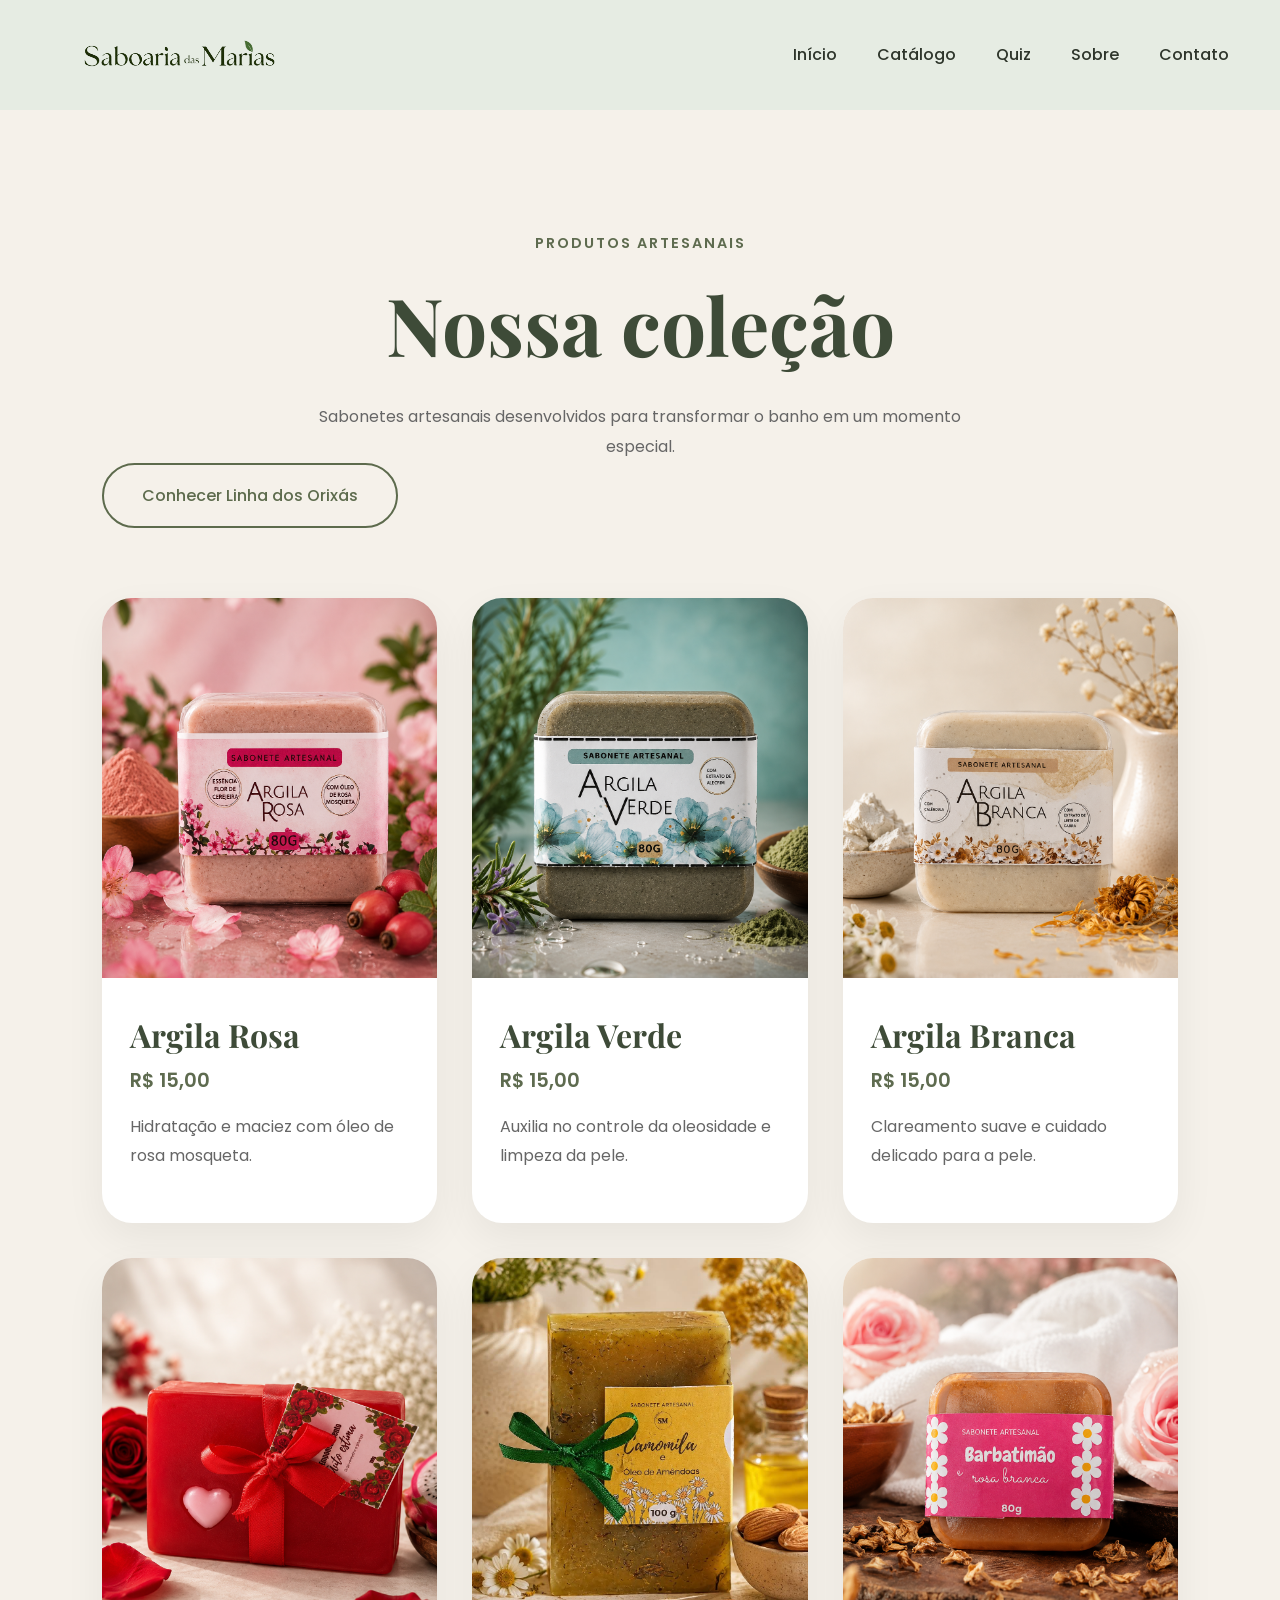
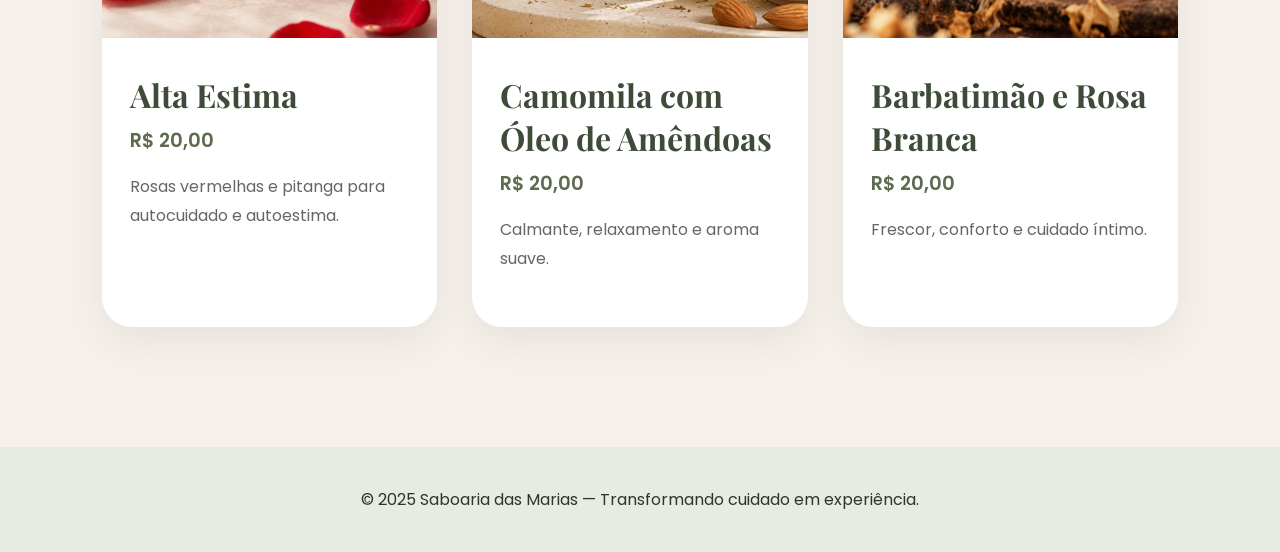
==== commit d9a8f725: "Adição e ajuste do sabão camomila" ====
--- a/catalogo.html
+++ b/catalogo.html
@@ -129,6 +129,18 @@
       </div>
     </article>
 
+    <article class="card-produto">
+      <img src="imagens/produtos/terapeuticos/camomila.png" alt="Sabonete Camomila" />
+
+      <div class="info-produto">
+        <h3>Camomila com Óleo de Amêndoas</h3>
+
+        <span class="preco"> R$ 20,00 </span>
+
+        <p>Calmante, relaxamento e aroma suave.</p>
+      </div>
+    </article>
+
     <!-- BARBATIMAO E ROSA BRANCA -->
     <article class="card-produto">
       <img src="imagens/produtos/femininos/barbatimao.png" alt="Sabonete Barbatimão e Rosa Branca" />
